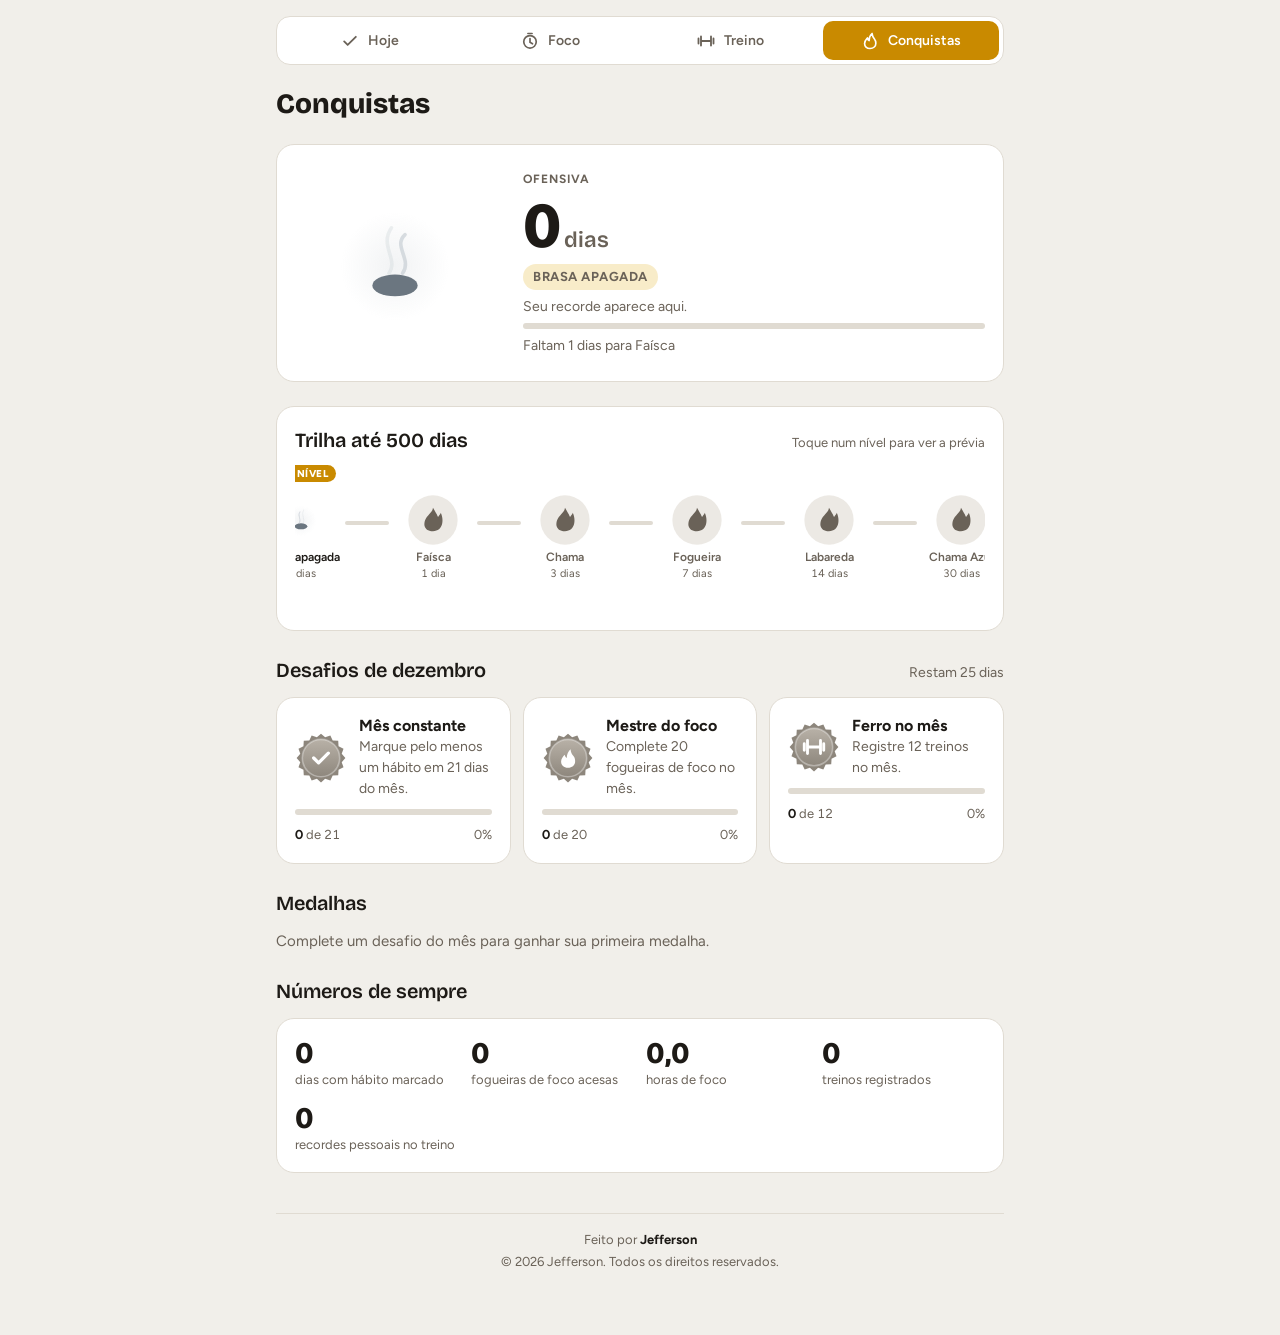
==== conquistas.html @ ac12c2b1 "Primeira versão do Hábito a Hábito" ====
<!doctype html>
<html lang="pt-BR">
<head>
<meta charset="utf-8">
<meta name="viewport" content="width=device-width, initial-scale=1, viewport-fit=cover">
<title>Conquistas</title>
<link rel="preconnect" href="https://fonts.googleapis.com">
<link rel="preconnect" href="https://fonts.gstatic.com" crossorigin>
<link rel="stylesheet" href="https://fonts.googleapis.com/css2?family=Bricolage+Grotesque:opsz,wght@12..96,600;12..96,800&family=Figtree:wght@400;500;600;700&display=swap">
<link rel="stylesheet" href="comum.css">
<style>
  /* Layout: emblema grande no topo, trilha rolável, desafios do mês em grade e números de sempre */
  :root {
    --bg: #f1efea; --surface: #ffffff; --fg: #1d1a16; --muted: #6a6258; --line: #e0dbd2;
    --ouro: #c98a00; --ouro-soft: #f8ecc9; --ok: #2f8a5f; --ok-soft: #d6efe2;
    --nav-ativo: var(--ouro); --nav-ativo-fg: #ffffff;
    --display: "Bricolage Grotesque", "Segoe UI", system-ui, sans-serif;
    --body: "Figtree", "Segoe UI", system-ui, sans-serif;
    color-scheme: light;
  }
  @media (prefers-color-scheme: dark) {
    :root:not([data-theme="light"]) { --bg: #14120f; --surface: #1e1b17; --fg: #f1ebe2; --muted: #a99f92; --line: #332e27; --ouro: #f0b53a; --ouro-soft: #3a2f16; --ok: #4cc48b; --ok-soft: #1b3a2b; --nav-ativo-fg: #241a08; color-scheme: dark; }
  }
  :root[data-theme="dark"] { --bg: #14120f; --surface: #1e1b17; --fg: #f1ebe2; --muted: #a99f92; --line: #332e27; --ouro: #f0b53a; --ouro-soft: #3a2f16; --ok: #4cc48b; --ok-soft: #1b3a2b; --nav-ativo-fg: #241a08; color-scheme: dark; }

  * { box-sizing: border-box; }
  :root { padding-top: env(safe-area-inset-top, 0px); padding-bottom: env(safe-area-inset-bottom, 0px); }
  body { margin: 0; background: var(--bg); color: var(--fg); font-family: var(--body); font-size: 16px; line-height: 1.5; }
  [hidden] { display: none !important; }
  .wrap {
    max-width: 760px; margin: 0 auto; padding-block: 16px 64px;
    padding-left: max(16px, env(safe-area-inset-left, 0px)); padding-right: max(16px, env(safe-area-inset-right, 0px));
    display: flex; flex-direction: column; gap: 24px;
  }
  h1, h2 { font-family: var(--display); margin: 0; text-wrap: balance; }
  h1 { font-size: 28px; font-weight: 800; line-height: 1.1; }
  h2 { font-size: 20px; font-weight: 600; }
  .rot { font-size: 12px; font-weight: 700; letter-spacing: .08em; text-transform: uppercase; color: var(--muted); }
  .cartao { background: var(--surface); border: 1px solid var(--line); border-radius: 18px; padding: 18px; }
  button { font: inherit; color: inherit; cursor: pointer; }
  button:focus-visible, a:focus-visible { outline: 2px solid var(--ouro); outline-offset: 2px; }

  /* Herói */
  .heroi { display: grid; grid-template-columns: auto minmax(0, 1fr); gap: 16px 28px; align-items: center; }
  #emblema { width: 200px; height: 200px; }
  .heroi-info { display: flex; flex-direction: column; gap: 6px; min-width: 0; }
  .numero { font-family: var(--display); line-height: 1; }
  .numero b { font-size: 64px; font-weight: 800; letter-spacing: -.02em; font-variant-numeric: tabular-nums; }
  .numero span { font-size: 22px; font-weight: 600; color: var(--muted); }
  .nivel { align-self: flex-start; font-size: 13px; font-weight: 700; letter-spacing: .04em; text-transform: uppercase; padding: 3px 10px; border-radius: 99px; background: var(--ouro-soft); color: var(--nivel-fg, var(--ouro)); }
  .heroi-info p { margin: 0; color: var(--muted); font-size: 14px; }
  .barra { height: 6px; background: var(--line); border-radius: 99px; overflow: hidden; }
  .barra > span { display: block; height: 100%; width: 0; background: var(--ouro); border-radius: 99px; }

  /* Trilha */
  .trilha-cartao { display: flex; flex-direction: column; gap: 8px; }
  .trilha-cab { display: flex; justify-content: space-between; align-items: baseline; gap: 12px; flex-wrap: wrap; }
  .trilha-cab span { font-size: 13px; color: var(--muted); }
  .trilha-scroll { overflow-x: auto; padding: 22px 4px 8px; }
  .trilha { list-style: none; margin: 0; padding: 0; display: flex; align-items: flex-start; width: max-content; }
  .parada { width: 88px; flex: 0 0 88px; display: flex; flex-direction: column; align-items: center; position: relative; }
  .nivel-btn { display: flex; flex-direction: column; align-items: center; gap: 2px; padding: 6px 2px; width: 100%; background: transparent; border: 1.5px solid transparent; border-radius: 12px; text-align: center; color: var(--muted); }
  .nivel-btn:hover { border-color: var(--line); }
  .nivel-btn[aria-pressed="true"] { border-color: var(--ouro); }
  .nivel-btn canvas { width: 56px; height: 56px; }
  .nivel-nome { font-size: 12px; font-weight: 600; color: var(--fg); line-height: 1.2; }
  .parada.bloqueada .nivel-nome { color: var(--muted); }
  .nivel-dias, .nivel-data { font-size: 11px; font-variant-numeric: tabular-nums; }
  .nivel-data { color: var(--ok); font-weight: 600; }
  .voce { position: absolute; top: -20px; font-size: 10px; font-weight: 800; letter-spacing: .06em; text-transform: uppercase; background: var(--ouro); color: var(--surface); padding: 1px 7px; border-radius: 99px; white-space: nowrap; }
  .ligacao { flex: 0 0 44px; height: 4px; margin-top: 36px; background: var(--line); border-radius: 99px; position: relative; }
  .ligacao > span { display: block; height: 100%; background: var(--ouro); border-radius: 99px; }
  .marcador { position: absolute; top: 50%; width: 12px; height: 12px; margin: -6px 0 0 -6px; border-radius: 50%; background: var(--ouro); box-shadow: 0 0 0 3px var(--ouro-soft); }
  .marcador span { position: absolute; bottom: 16px; left: 50%; transform: translateX(-50%); white-space: nowrap; font-size: 11px; font-weight: 700; color: var(--ouro); font-variant-numeric: tabular-nums; }

  /* Desafios */
  .secao { display: flex; flex-direction: column; gap: 12px; }
  .secao-cab { display: flex; justify-content: space-between; align-items: baseline; gap: 12px; flex-wrap: wrap; }
  .secao-cab span { font-size: 14px; color: var(--muted); }
  .desafios { display: grid; grid-template-columns: repeat(3, minmax(0, 1fr)); gap: 12px; }
  .desafio { display: flex; flex-direction: column; gap: 10px; }
  .desafio .topo-d { display: flex; align-items: center; gap: 12px; }
  .medalha { width: 52px; height: 52px; flex: 0 0 auto; }
  .desafio h3 { margin: 0; font-size: 16px; font-weight: 700; line-height: 1.25; }
  .desafio p { margin: 0; font-size: 14px; color: var(--muted); }
  .desafio .conta { display: flex; justify-content: space-between; font-size: 13px; font-variant-numeric: tabular-nums; color: var(--muted); }
  .desafio .conta b { color: var(--fg); }
  .desafio.completo { border-color: var(--ouro); }
  .desafio.completo .barra > span { background: var(--ok); }
  .feito-em { font-size: 13px; font-weight: 700; color: var(--ok); }

  /* Medalhas e números */
  .medalhas { display: flex; flex-wrap: wrap; gap: 12px; }
  .medalha-item { display: flex; align-items: center; gap: 10px; background: var(--surface); border: 1px solid var(--line); border-radius: 12px; padding: 8px 12px 8px 8px; }
  .medalha-item svg { width: 40px; height: 40px; }
  .medalha-item div { display: flex; flex-direction: column; line-height: 1.25; }
  .medalha-item b { font-size: 14px; }
  .medalha-item span { font-size: 12px; color: var(--muted); }
  .vazio { color: var(--muted); font-size: 15px; margin: 0; }
  .numeros { display: grid; grid-template-columns: repeat(auto-fit, minmax(140px, 1fr)); gap: 12px; }
  .numeros div { display: flex; flex-direction: column; }
  .numeros b { font-family: var(--display); font-size: 30px; font-weight: 800; line-height: 1.1; font-variant-numeric: tabular-nums; }
  .numeros span { font-size: 13px; color: var(--muted); }

  @media (max-width: 640px) {
    .heroi { grid-template-columns: minmax(0, 1fr); justify-items: center; text-align: center; }
    .heroi-info { align-items: center; }
    .nivel { align-self: center; }
    .heroi-info .barra { width: 100%; }
    .desafios { grid-template-columns: minmax(0, 1fr); }
  }
</style>
</head>
<body>
<div class="wrap">
  <nav id="nav-app"></nav>
  <h1>Conquistas</h1>

  <section class="cartao heroi" aria-label="Sua ofensiva">
    <canvas id="emblema" role="img" aria-label="Emblema da ofensiva"></canvas>
    <div class="heroi-info">
      <span class="rot" id="h-rotulo">Ofensiva</span>
      <div class="numero"><b id="h-dias">0</b> <span id="h-unidade">dias</span></div>
      <span class="nivel" id="h-nivel">Faísca</span>
      <p id="h-recorde"></p>
      <div class="barra" aria-hidden="true"><span id="h-barra"></span></div>
      <p id="h-proximo"></p>
    </div>
  </section>

  <section class="cartao trilha-cartao" aria-label="Trilha até 500 dias">
    <div class="trilha-cab"><h2>Trilha até 500 dias</h2><span>Toque num nível para ver a prévia</span></div>
    <div class="trilha-scroll" id="trilha-scroll"><ol class="trilha" id="trilha"></ol></div>
  </section>

  <section class="secao" aria-label="Desafios do mês">
    <div class="secao-cab"><h2 id="d-titulo">Desafios do mês</h2><span id="d-restam"></span></div>
    <div class="desafios" id="desafios"></div>
  </section>

  <section class="secao" aria-label="Medalhas">
    <h2>Medalhas</h2>
    <div class="medalhas" id="medalhas"></div>
  </section>

  <section class="secao" aria-label="Números de sempre">
    <h2>Números de sempre</h2>
    <div class="numeros cartao" id="numeros"></div>
  </section>
</div>

<script src="comum.js"></script>
<script src="chama.js"></script>
<script>
  montarNav("conquistas.html");

  // ===== 1. Ler os dados das outras páginas =====
  const habitos = ler(CHAVES.habitos) || { habitos: [] };
  const foco = ler(CHAVES.foco) || {};
  const treino = ler(CHAVES.treino) || { sessoes: [] };
  if (registrarConquistas(habitos)) gravar(CHAVES.habitos, habitos);

  const { dias, acesaHoje } = ofensivaDe(habitos);
  const nivelAtual = nivelDe(dias);
  const of = { previa: null, previaAte: 0 };

  // ===== 2. Herói =====
  document.getElementById("h-dias").textContent = dias;
  document.getElementById("h-unidade").textContent = dias === 1 ? "dia" : "dias";
  document.getElementById("h-nivel").textContent = NIVEIS[nivelAtual].nome;
  document.querySelector(".heroi").style.setProperty("--nivel-fg", nivelAtual === 0 ? "var(--muted)" : (NIVEIS[nivelAtual].ext || ["", "#c86bff"])[1]);
  const rec = habitos.recorde;
  document.getElementById("h-recorde").textContent = rec && rec.dias
    ? "Recorde: " + rec.dias + (rec.dias === 1 ? " dia" : " dias") + ", em " + formatarData(rec.data) : "Seu recorde aparece aqui.";
  const prox = NIVEIS[nivelAtual + 1];
  if (prox) {
    document.getElementById("h-proximo").textContent = "Faltam " + (prox.min - dias) + " dias para " + prox.nome;
    document.getElementById("h-barra").style.width = ((dias - NIVEIS[nivelAtual].min) / (prox.min - NIVEIS[nivelAtual].min) * 100) + "%";
  } else {
    document.getElementById("h-proximo").textContent = "Nível máximo. 500 dias de chama acesa.";
    document.getElementById("h-barra").style.width = "100%";
  }

  const emblemaCtx = prepararCanvas(document.getElementById("emblema"), 200);
  function quadro(agora) {
    if (of.previa !== null && agora > of.previaAte) {
      of.previa = null;
      document.getElementById("h-rotulo").textContent = "Ofensiva";
      document.querySelectorAll(".nivel-btn").forEach(b => b.setAttribute("aria-pressed", "false"));
    }
    const nivel = of.previa !== null ? of.previa : nivelAtual;
    desenharEmblema(emblemaCtx, 200, nivel, movimentoReduzido ? .4 : agora / 1000, { apagada: of.previa === null && !acesaHoje && dias > 0 });
  }
  function animar(agora) { if (!document.hidden) quadro(agora); requestAnimationFrame(animar); }
  if (movimentoReduzido) quadro(0); else requestAnimationFrame(animar);

  // ===== 3. Trilha até 500 dias =====
  function desenharTrilha() {
    const trilha = document.getElementById("trilha"), rolagem = document.getElementById("trilha-scroll");
    const conquistas = habitos.conquistas || {};
    trilha.innerHTML = "";
    let paradaAtual = null;
    NIVEIS.forEach((n, i) => {
      const conquistado = i === 0 || !!conquistas[i] || dias >= n.min;
      const li = document.createElement("li");
      li.className = "parada" + (conquistado ? "" : " bloqueada");
      const b = document.createElement("button");
      b.type = "button"; b.className = "nivel-btn";
      b.setAttribute("aria-pressed", "false");
      b.setAttribute("aria-label", n.nome + ", " + n.min + " dias" + (conquistas[i] ? ", conquistado em " + formatarData(conquistas[i]) : conquistado ? "" : ", bloqueado") + ". Ver prévia.");
      const cv = document.createElement("canvas");
      desenharEmblema(prepararCanvas(cv, 56), 56, i, .4, { bloqueado: !conquistado });
      const nome = document.createElement("span"); nome.className = "nivel-nome"; nome.textContent = n.nome;
      const qtd = document.createElement("span"); qtd.className = "nivel-dias"; qtd.textContent = n.min + (n.min === 1 ? " dia" : " dias");
      b.append(cv, nome, qtd);
      if (conquistas[i]) { const d = document.createElement("span"); d.className = "nivel-data"; d.textContent = formatarData(conquistas[i]); b.appendChild(d); }
      b.addEventListener("click", () => {
        of.previa = of.previa === i ? null : i;
        of.previaAte = performance.now() + 6000;
        document.getElementById("h-rotulo").textContent = of.previa === null ? "Ofensiva" : "Prévia: " + n.nome + " (" + n.min + " dias)";
        trilha.querySelectorAll(".nivel-btn").forEach((x, k) => x.setAttribute("aria-pressed", String(of.previa === k)));
        if (movimentoReduzido) quadro(performance.now());
        document.querySelector(".heroi").scrollIntoView({ block: "nearest", behavior: movimentoReduzido ? "auto" : "smooth" });
      });
      li.appendChild(b);
      if (i === nivelAtual) { const v = document.createElement("span"); v.className = "voce"; v.textContent = "Seu nível"; li.appendChild(v); paradaAtual = li; }
      trilha.appendChild(li);

      const p = NIVEIS[i + 1];
      if (p) {
        const lig = document.createElement("li"); lig.className = "ligacao"; lig.setAttribute("aria-hidden", "true");
        let pct = 0;
        if (dias >= p.min) pct = 100; else if (dias >= n.min) pct = (dias - n.min) / (p.min - n.min) * 100;
        const fill = document.createElement("span"); fill.style.width = pct + "%"; lig.appendChild(fill);
        if (i === nivelAtual && dias > 0) {
          const m = document.createElement("div"); m.className = "marcador"; m.style.left = Math.max(8, pct) + "%";
          const r = document.createElement("span"); r.textContent = "dia " + dias; m.appendChild(r); lig.appendChild(m);
        }
        trilha.appendChild(lig);
      }
    });
    if (paradaAtual) rolagem.scrollLeft = Math.max(0, paradaAtual.offsetLeft - rolagem.clientWidth / 2 + paradaAtual.offsetWidth);
  }

  // ===== 4. Desafios do mês =====
  const hoje = diasAtras(0);
  const mesChave = hojeChave().slice(0, 7);                 // "2026-10"
  const diasNoMes = new Date(hoje.getFullYear(), hoje.getMonth() + 1, 0).getDate();
  const diasDoMesAteHoje = [];
  for (let d = 1; d <= hoje.getDate(); d++) diasDoMesAteHoje.push(mesChave + "-" + String(d).padStart(2, "0"));

  const DESAFIOS = [
    { id: "habitos", titulo: "Mês constante", icone: "check", meta: Math.ceil(diasNoMes * .65),
      texto: (m) => "Marque pelo menos um hábito em " + m + " dias do mês.",
      progresso: () => diasDoMesAteHoje.filter(d => (habitos.habitos || []).some(h => h.feitos[d])).length },
    { id: "foco", titulo: "Mestre do foco", icone: "fogo", meta: 20,
      texto: (m) => "Complete " + m + " fogueiras de foco no mês.",
      progresso: () => diasDoMesAteHoje.reduce((s, d) => s + ((foco.fogueiras || {})[d] || { acesas: 0 }).acesas, 0) },
    { id: "treino", titulo: "Ferro no mês", icone: "peso", meta: 12,
      texto: (m) => "Registre " + m + " treinos no mês.",
      progresso: () => (treino.sessoes || []).filter(s => s.dia.startsWith(mesChave) && (s.itens || []).some(it => it.series.length)).length }
  ];

  const ICONES = {
    check: '<path d="M-9 0l6 6 12-12" fill="none" stroke="#fff" stroke-width="4" stroke-linecap="round" stroke-linejoin="round"/>',
    fogo: '<path d="M0 12c-5.5 0-8.5-3.4-8.5-7.6 0-3.8 2.6-6.3 4.4-8.4.4 2 1.3 3.3 2.6 3.9-.2-3.8 1.7-7.8 4.6-10.6.4 4 1.8 6.3 3.6 8.3 1.4 1.6 2.1 3.8 2.1 6.4 0 4.8-3.4 8-8.8 8z" fill="#fff"/>',
    peso: '<path d="M-12 -4v8M-8 -8v16M8 -8v16M12 -4v8M-8 0h16" fill="none" stroke="#fff" stroke-width="3.5" stroke-linecap="round"/>'
  };
  const CORES_MEDALHA = { habitos: ["#3fae7a", "#1f6b47"], foco: ["#ff9a2e", "#c4461a"], treino: ["#e0503a", "#8f1f12"] };

  // Medalha em SVG: um disco com borda serrilhada e o ícone do desafio
  function medalhaSVG(id, completo, rotulo) {
    const [c1, c2] = completo ? CORES_MEDALHA[id] : ["#b9b2a8", "#8d867c"];
    let dentes = "";
    for (let i = 0; i < 16; i++) { const a = i / 16 * Math.PI * 2; dentes += (i ? "L" : "M") + (Math.cos(a) * 30).toFixed(1) + " " + (Math.sin(a) * 30).toFixed(1) + "L" + (Math.cos(a + Math.PI / 16) * 26).toFixed(1) + " " + (Math.sin(a + Math.PI / 16) * 26).toFixed(1); }
    const desafio = DESAFIOS.find(d => d.id === id);
    return '<svg viewBox="-32 -32 64 64" role="img" aria-label="' + rotulo + '"><path d="' + dentes + 'Z" fill="' + (completo ? "#f5c542" : c2) + '"/>' +
      '<defs><linearGradient id="g-' + id + (completo ? "c" : "") + '" x1="0" y1="-24" x2="0" y2="24" gradientUnits="userSpaceOnUse"><stop offset="0" stop-color="' + c1 + '"/><stop offset="1" stop-color="' + c2 + '"/></linearGradient></defs>' +
      '<circle r="23" fill="url(#g-' + id + (completo ? "c" : "") + ')"/><circle r="23" fill="none" stroke="#fff" stroke-opacity=".35" stroke-width="2"/>' + ICONES[desafio.icone] + "</svg>";
  }

  function desenharDesafios() {
    habitos.desafios = habitos.desafios || {};
    const registro = habitos.desafios[mesChave] = habitos.desafios[mesChave] || {};
    let mudou = false;
    const cont = document.getElementById("desafios");
    cont.innerHTML = "";
    document.getElementById("d-titulo").textContent = "Desafios de " + NOMES_MESES[hoje.getMonth()];
    const restam = diasNoMes - hoje.getDate();
    document.getElementById("d-restam").textContent = restam === 0 ? "Último dia do mês" : "Restam " + restam + (restam === 1 ? " dia" : " dias");

    for (const d of DESAFIOS) {
      const feito = Math.min(d.meta, d.progresso());
      if (feito >= d.meta && !registro[d.id]) { registro[d.id] = hojeChave(); mudou = true; avisar("Desafio concluído: " + d.titulo + "!"); }
      const completo = !!registro[d.id];
      const card = document.createElement("article");
      card.className = "cartao desafio" + (completo ? " completo" : "");
      card.innerHTML =
        '<div class="topo-d"><span class="medalha">' + medalhaSVG(d.id, completo, d.titulo) + '</span><div><h3></h3><p></p></div></div>' +
        '<div class="barra" aria-hidden="true"><span style="width:' + (feito / d.meta * 100) + '%"></span></div>' +
        '<div class="conta"><span><b>' + feito + "</b> de " + d.meta + "</span><span>" + (completo ? "" : Math.round(feito / d.meta * 100) + "%") + "</span></div>";
      card.querySelector("h3").textContent = d.titulo;
      card.querySelector("p").textContent = d.texto(d.meta);
      if (completo) { const f = document.createElement("span"); f.className = "feito-em"; f.textContent = "Concluído em " + formatarData(registro[d.id]); card.appendChild(f); }
      cont.appendChild(card);
    }
    if (mudou) gravar(CHAVES.habitos, habitos);
  }

  // ===== 5. Medalhas de todos os meses =====
  function desenharMedalhas() {
    const cont = document.getElementById("medalhas");
    cont.innerHTML = "";
    const meses = Object.keys(habitos.desafios || {}).sort().reverse();
    let algum = false;
    for (const m of meses) {
      for (const d of DESAFIOS) {
        const data = habitos.desafios[m][d.id];
        if (!data) continue;
        algum = true;
        const [a, mm] = m.split("-");
        const item = document.createElement("div");
        item.className = "medalha-item";
        item.innerHTML = medalhaSVG(d.id, true, d.titulo) + "<div><b></b><span></span></div>";
        item.querySelector("b").textContent = d.titulo;
        item.querySelector("div span").textContent = NOMES_MESES[Number(mm) - 1] + " de " + a;
        cont.appendChild(item);
      }
    }
    if (!algum) cont.innerHTML = '<p class="vazio">Complete um desafio do mês para ganhar sua primeira medalha.</p>';
  }

  // ===== 6. Números de sempre =====
  function desenharNumeros() {
    const diasComHabito = new Set();
    (habitos.habitos || []).forEach(h => Object.keys(h.feitos).forEach(d => diasComHabito.add(d)));
    const fogueiras = Object.values(foco.fogueiras || {}).reduce((s, f) => s + f.acesas, 0);
    const minutos = Object.values(foco.log || {}).reduce((s, m) => s + m, 0);
    const sessoes = (treino.sessoes || []).filter(s => (s.itens || []).some(it => it.series.length));
    const prs = sessoes.reduce((s, ses) => s + ses.itens.reduce((a, it) => a + it.series.filter(x => x.pr).length, 0), 0);
    const itens = [
      [diasComHabito.size, "dias com hábito marcado"],
      [fogueiras, "fogueiras de foco acesas"],
      [(minutos / 60).toFixed(1).replace(".", ","), "horas de foco"],
      [sessoes.length, "treinos registrados"],
      [prs, "recordes pessoais no treino"]
    ];
    document.getElementById("numeros").innerHTML = itens.map(([v, r]) => "<div><b>" + v + "</b><span>" + r + "</span></div>").join("");
  }

  desenharTrilha();
  desenharDesafios();
  desenharMedalhas();
  desenharNumeros();
</script>
</body>
</html>
---- comum.css ----
/* comum.css — navegação e aviso, iguais em todas as páginas.
   Cada página define suas próprias cores (--bg, --surface, --fg, --muted, --line, --nav-ativo). */

.nav-app {
  display: flex; gap: 4px;
  background: var(--surface); border: 1px solid var(--line); border-radius: 14px; padding: 4px;
}
.nav-item {
  flex: 1 1 0; min-width: 0;
  display: flex; align-items: center; justify-content: center; gap: 8px;
  padding: 9px 8px; border-radius: 10px;
  color: var(--muted); text-decoration: none; font-weight: 600; font-size: 14px;
  transition: background-color .15s, color .15s;
}
.nav-item svg { width: 20px; height: 20px; flex: 0 0 auto; }
.nav-item:hover { color: var(--fg); }
.nav-item[aria-current="page"] { background: var(--nav-ativo); color: var(--nav-ativo-fg, #fff); }
.nav-item:focus-visible { outline: 2px solid var(--nav-ativo); outline-offset: 2px; }

/* Rodapé */
.rodape {
  margin-top: 16px; padding-top: 16px; border-top: 1px solid var(--line);
  display: flex; flex-direction: column; align-items: center; gap: 2px;
  font-size: 13px; color: var(--muted); text-align: center;
}
.rodape strong { color: var(--fg); font-weight: 700; }

/* No celular, a navegação vira uma barra fixa embaixo, como num app */
@media (max-width: 600px) {
  .nav-app {
    position: fixed; left: 0; right: 0; bottom: 0; z-index: 30;
    border-radius: 0; border-width: 1px 0 0;
    padding: 6px max(8px, env(safe-area-inset-right, 0px)) calc(6px + env(safe-area-inset-bottom, 0px)) max(8px, env(safe-area-inset-left, 0px));
  }
  .nav-item { flex-direction: column; gap: 2px; font-size: 11px; padding: 6px 2px; }
  .nav-item svg { width: 22px; height: 22px; }
  body { padding-bottom: 76px; }
  .toast { bottom: calc(84px + env(safe-area-inset-bottom, 0px)) !important; }
}

.toast {
  position: fixed; left: 50%; transform: translateX(-50%);
  bottom: calc(16px + env(safe-area-inset-bottom, 0px));
  max-width: calc(100% - 32px); box-sizing: border-box;
  background: var(--fg); color: var(--bg); padding: 12px 18px; border-radius: 12px;
  font-weight: 600; font-size: 15px; box-shadow: 0 8px 24px rgba(0,0,0,.2); z-index: 40;
}
@media (prefers-reduced-motion: reduce) { .nav-item { transition: none; } }
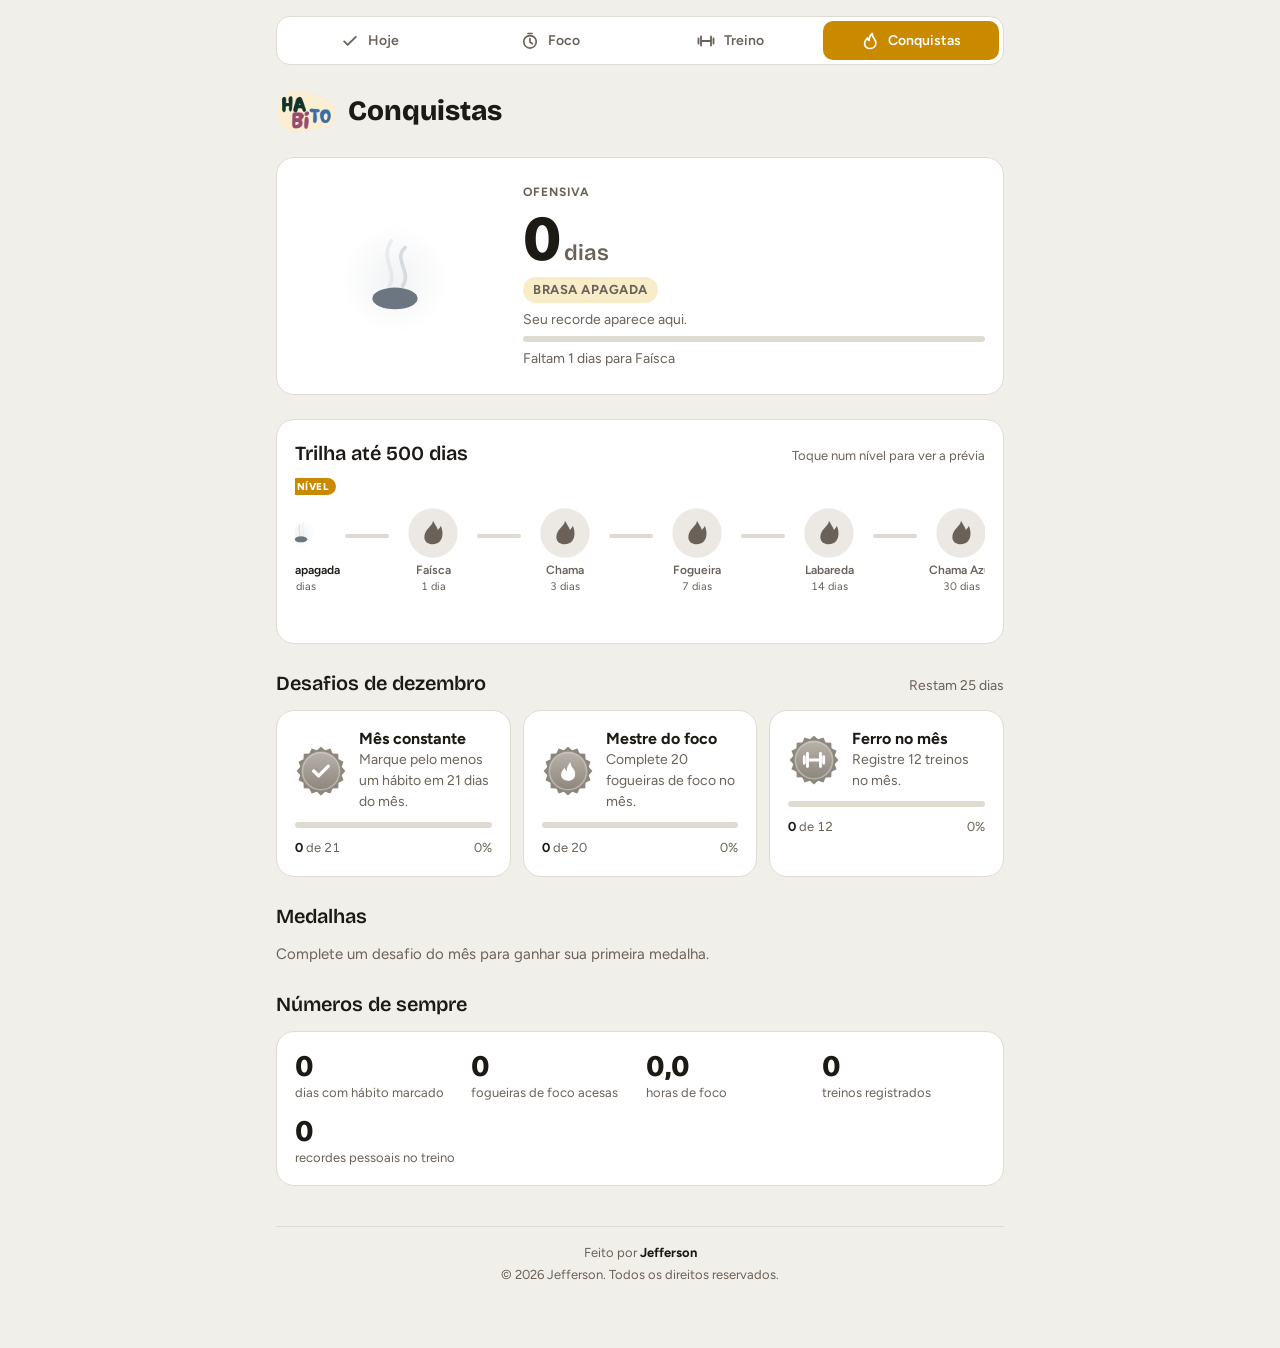
==== commit 05aacd0b: "Adiciona logo, favicon, rodapé e README" ====
--- a/conquistas.html
+++ b/conquistas.html
@@ -4,6 +4,10 @@
 <meta charset="utf-8">
 <meta name="viewport" content="width=device-width, initial-scale=1, viewport-fit=cover">
 <title>Conquistas</title>
+<link rel="icon" href="favicon.svg" type="image/svg+xml">
+<link rel="icon" href="favicon-32.png" type="image/png" sizes="32x32">
+<link rel="apple-touch-icon" href="apple-touch-icon.png">
+<meta name="theme-color" content="#1f1a17">
 <link rel="preconnect" href="https://fonts.googleapis.com">
 <link rel="preconnect" href="https://fonts.gstatic.com" crossorigin>
 <link rel="stylesheet" href="https://fonts.googleapis.com/css2?family=Bricolage+Grotesque:opsz,wght@12..96,600;12..96,800&family=Figtree:wght@400;500;600;700&display=swap">
--- a/comum.css
+++ b/comum.css
@@ -25,6 +25,12 @@
 }
 .rodape strong { color: var(--fg); font-weight: 700; }
 
+/* Logo pequeno ao lado do título */
+.titulo-com-logo { display: inline-flex; align-items: center; gap: 12px; }
+.mini-logo { display: block; line-height: 0; border-radius: 10px; flex: 0 0 auto; }
+.mini-logo img { height: 44px; width: auto; display: block; }
+.mini-logo:focus-visible { outline: 2px solid var(--nav-ativo); outline-offset: 2px; }
+
 /* No celular, a navegação vira uma barra fixa embaixo, como num app */
 @media (max-width: 600px) {
   .nav-app {
